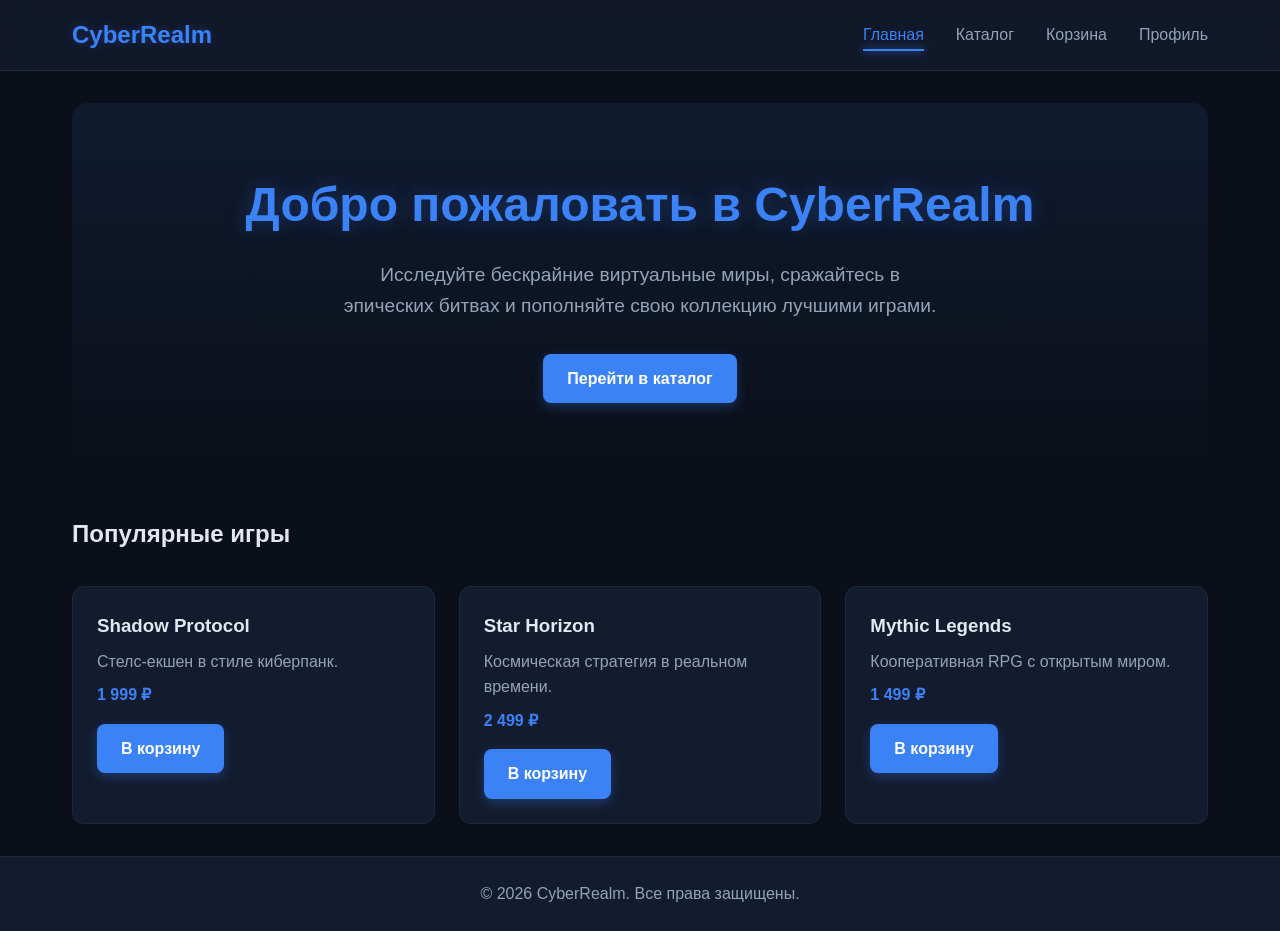
==== index.html @ af4e68db "Add files via upload" ====
<!DOCTYPE html>
<html lang="ru">
<head>
  <meta charset="UTF-8">
  <meta name="viewport" content="width=device-width, initial-scale=1.0">
  <title>CyberRealm — Главная</title>
  <link rel="stylesheet" href="style.css">
  <style>
    .hero {
      text-align: center;
      padding: 4rem 1rem;
      background: linear-gradient(180deg, rgba(59, 130, 246, 0.1) 0%, rgba(11, 15, 25, 0) 100%);
      border-radius: 16px;
      margin-bottom: 3rem;
    }
    .hero h1 {
      font-size: 3rem;
      color: var(--accent-blue);
      margin-bottom: 1rem;
      text-shadow: 0 0 20px var(--accent-blue-glow);
    }
    .hero p {
      color: var(--text-muted);
      font-size: 1.2rem;
      max-width: 600px;
      margin: 0 auto 2rem auto;
    }
  </style>
</head>
<body>

  <header>
    <nav class="navbar">
      <a href="index.html" class="logo">CyberRealm</a>
      <ul class="nav-links">
        <li><a href="index.html" class="active">Главная</a></li>
        <li><a href="catalog.html">Каталог</a></li>
        <li><a href="cart.html">Корзина</a></li>
        <li><a href="profile.html">Профиль</a></li>
      </ul>
    </nav>
  </header>

  <main>
    <section class="hero">
      <h1>Добро пожаловать в CyberRealm</h1>
      <p>Исследуйте бескрайние виртуальные миры, сражайтесь в эпических битвах и пополняйте свою коллекцию лучшими играми.</p>
      <a href="catalog.html" class="btn">Перейти в каталог</a>
    </section>

    <h2>Популярные игры</h2>
    <div class="grid">
      <div class="card">
        <h3>Shadow Protocol</h3>
        <p style="color: var(--text-muted); margin: 0.5rem 0;">Стелс-екшен в стиле киберпанк.</p>
        <p style="color: var(--accent-blue); font-weight: bold; margin-bottom: 1rem;">1 999 ₽</p>
        <a href="cart.html" class="btn">В корзину</a>
      </div>
      <div class="card">
        <h3>Star Horizon</h3>
        <p style="color: var(--text-muted); margin: 0.5rem 0;">Космическая стратегия в реальном времени.</p>
        <p style="color: var(--accent-blue); font-weight: bold; margin-bottom: 1rem;">2 499 ₽</p>
        <a href="cart.html" class="btn">В корзину</a>
      </div>
      <div class="card">
        <h3>Mythic Legends</h3>
        <p style="color: var(--text-muted); margin: 0.5rem 0;">Кооперативная RPG с открытым миром.</p>
        <p style="color: var(--accent-blue); font-weight: bold; margin-bottom: 1rem;">1 499 ₽</p>
        <a href="cart.html" class="btn">В корзину</a>
      </div>
    </div>
  </main>

  <footer>
    <p>&copy; 2026 CyberRealm. Все права защищены.</p>
  </footer>

</body>
</html>
---- style.css ----
/* Переменные темы */
:root {
  --bg-color: #0b0f19;
  --card-bg: #131b2e;
  --text-main: #e2e8f0;
  --text-muted: #94a3b8;
  --accent-blue: #3b82f6;
  --accent-blue-hover: #60a5fa;
  --accent-blue-glow: rgba(59, 130, 246, 0.3);
  --border-color: #1e293b;
  --transition-fast: all 0.3s ease;
  --transition-slow: all 0.5s cubic-bezier(0.4, 0, 0.2, 1);
}

/* Сброс базовых стилей */
* {
  margin: 0;
  padding: 0;
  box-sizing: border-box;
  font-family: 'Segoe UI', Tahoma, Geneva, Verdana, sans-serif;
}

body {
  background-color: var(--bg-color);
  color: var(--text-main);
  line-height: 1.6;
  min-height: 100vh;
  display: flex;
  flex-direction: column;
}

/* Шапка (Navigation) */
header {
  background-color: rgba(19, 27, 46, 0.8);
  backdrop-filter: blur(10px);
  position: sticky;
  top: 0;
  z-index: 100;
  border-bottom: 1px solid var(--border-color);
  transition: var(--transition-fast);
}

.navbar {
  max-width: 1200px;
  margin: 0 auto;
  display: flex;
  justify-content: space-between;
  align-items: center;
  padding: 1rem 2rem;
}

.logo {
  font-size: 1.5rem;
  font-weight: 700;
  color: var(--accent-blue);
  text-decoration: none;
  text-shadow: 0 0 10px var(--accent-blue-glow);
  transition: var(--transition-fast);
}

.logo:hover {
  color: var(--accent-blue-hover);
  text-shadow: 0 0 15px var(--accent-blue);
}

.nav-links {
  display: flex;
  list-style: none;
  gap: 2rem;
}

.nav-links a {
  color: var(--text-muted);
  text-decoration: none;
  font-weight: 5rem;
  transition: var(--transition-fast);
  position: relative;
  padding: 0.5rem 0;
}

.nav-links a:hover,
.nav-links a.active {
  color: var(--accent-blue);
}

.nav-links a::after {
  content: '';
  position: absolute;
  bottom: 0;
  left: 0;
  width: 0%;
  height: 2px;
  background-color: var(--accent-blue);
  transition: var(--transition-fast);
  box-shadow: 0 0 8px var(--accent-blue);
}

.nav-links a:hover::after,
.nav-links a.active::after {
  width: 100%;
}

/* Основной контент */
main {
  flex: 1;
  max-width: 1200px;
  width: 100%;
  margin: 0 auto;
  padding: 2rem;
  animation: fadeIn 0.6s ease-in-out;
}

/* Анимация появления страниц */
@keyframes fadeIn {
  from {
    opacity: 0;
    transform: translateY(10px);
  }
  to {
    opacity: 1;
    transform: translateY(0);
  }
}

/* Общие элементы интерфейса */
.btn {
  display: inline-block;
  background-color: var(--accent-blue);
  color: #fff;
  padding: 0.75rem 1.5rem;
  border-radius: 8px;
  text-decoration: none;
  font-weight: 600;
  border: none;
  cursor: pointer;
  transition: var(--transition-fast);
  box-shadow: 0 4px 12px var(--accent-blue-glow);
}

.btn:hover {
  background-color: var(--accent-blue-hover);
  transform: translateY(-2px);
  box-shadow: 0 6px 20px var(--accent-blue-glow);
}

.card {
  background-color: var(--card-bg);
  border: 1px solid var(--border-color);
  border-radius: 12px;
  padding: 1.5rem;
  transition: var(--transition-slow);
}

.card:hover {
  transform: translateY(-5px);
  border-color: var(--accent-blue);
  box-shadow: 0 10px 25px -5px rgba(59, 130, 246, 0.2);
}

/* Подвал (Footer) */
footer {
  background-color: var(--card-bg);
  border-top: 1px solid var(--border-color);
  text-align: center;
  padding: 1.5rem;
  color: var(--text-muted);
  margin-top: auto;
}

/* Сетка карточек */
.grid {
  display: grid;
  grid-template-columns: repeat(auto-fit, minmax(280px, 1fr));
  gap: 1.5rem;
  margin-top: 2rem;
}
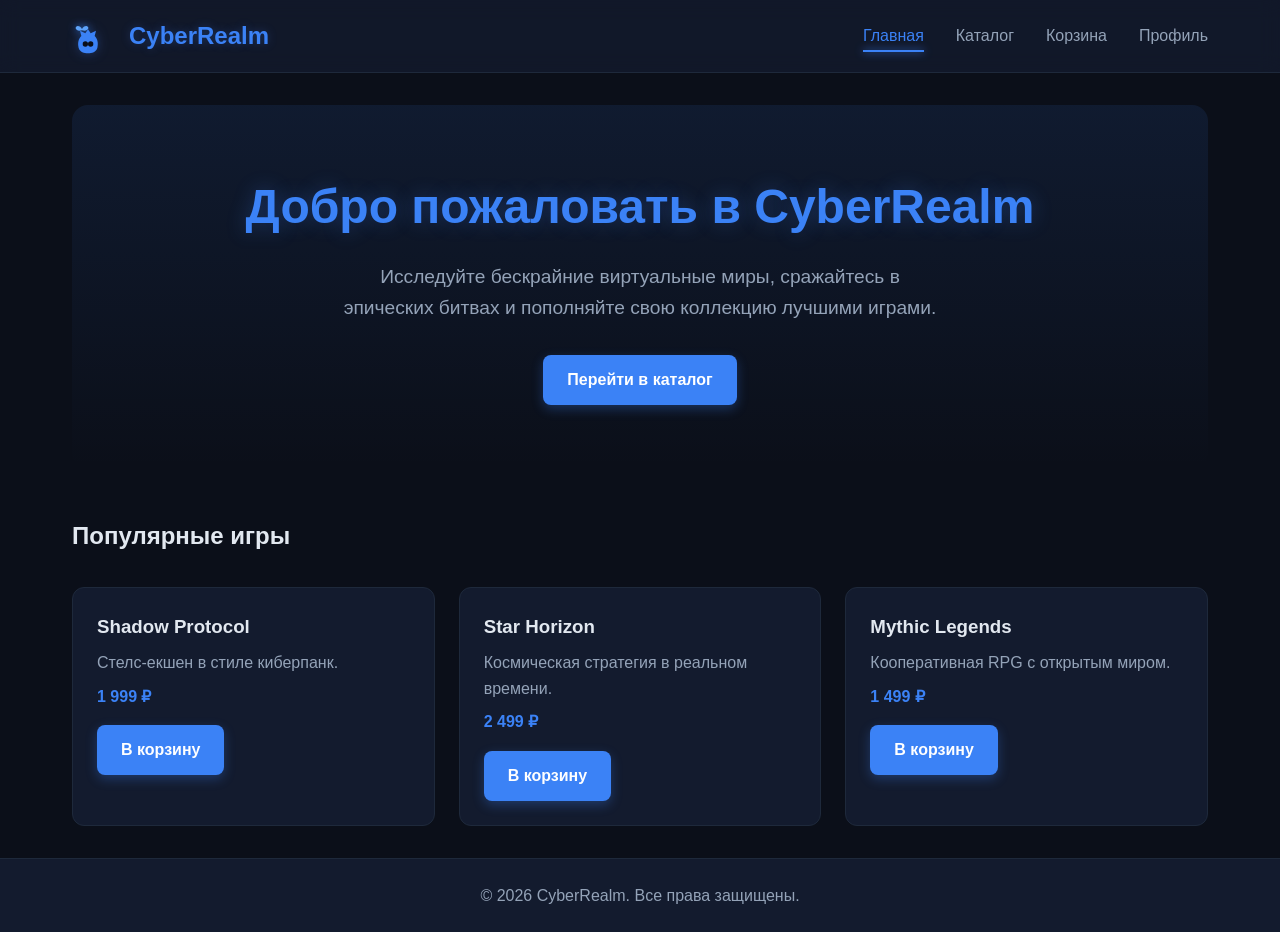
==== commit 4e4de57b: "Add files via upload" ====
--- a/index.html
+++ b/index.html
@@ -31,7 +31,27 @@
 
   <header>
     <nav class="navbar">
-      <a href="index.html" class="logo">CyberRealm</a>
+      <!-- Интерактивный логотип с анимированным котом и бабочкой -->
+      <a href="index.html" class="logo-container">
+        <div class="cat-animation-box">
+          <!-- Бабочка -->
+          <svg class="butterfly-svg" viewBox="0 0 24 24">
+            <path d="M12,12 C14,8 19,6 21,9 C23,12 19,16 12,14 C5,16 1,12 3,9 C5,6 10,8 12,12 Z" />
+          </svg>
+          <!-- Кот (силуэт) -->
+          <svg class="cat-svg" viewBox="0 0 24 24">
+            <!-- Тело и голова -->
+            <path d="M12,4 L14,7 L18,5 L17,9 C19,11 20,14 19,18 C18,21 15,22 12,22 C9,22 6,21 5,18 C4,14 5,11 7,9 L6,5 L10,7 L12,4 Z" />
+            <!-- Уголки ушей и лапка с анимацией -->
+            <g class="cat-paw">
+              <circle cx="10" cy="15" r="2" fill="#0b0f19" />
+              <circle cx="14" cy="15" r="2" fill="#0b0f19" />
+            </g>
+          </svg>
+        </div>
+        <span class="logo">CyberRealm</span>
+      </a>
+
       <ul class="nav-links">
         <li><a href="index.html" class="active">Главная</a></li>
         <li><a href="catalog.html">Каталог</a></li>
--- a/style.css
+++ b/style.css
@@ -173,4 +173,83 @@
   grid-template-columns: repeat(auto-fit, minmax(280px, 1fr));
   gap: 1.5rem;
   margin-top: 2rem;
+}
+/* --- Анимация кота и бабочек в шапке --- */
+.logo-container {
+  display: flex;
+  align-items: center;
+  gap: 12px;
+  text-decoration: none;
+}
+
+.cat-animation-box {
+  width: 45px;
+  height: 40px;
+  position: relative;
+  display: flex;
+  align-items: flex-end;
+}
+
+/* Силуэт кота */
+.cat-svg {
+  width: 32px;
+  height: 32px;
+  fill: var(--accent-blue);
+  filter: drop-shadow(0 0 6px var(--accent-blue-glow));
+  animation: catBreath 3s ease-in-out infinite;
+  transform-origin: bottom center;
+}
+
+/* Движение лапки (пытается поймать) */
+.cat-paw {
+  transform-origin: 20px 20px;
+  animation: catchButterfly 2.5s ease-in-out infinite;
+}
+
+/* Летающая бабочка */
+.butterfly-svg {
+  position: absolute;
+  width: 16px;
+  height: 16px;
+  fill: var(--accent-blue-hover);
+  filter: drop-shadow(0 0 4px var(--accent-blue));
+  top: 5px;
+  left: 2px;
+  animation: flyButterfly 4s cubic-bezier(0.4, 0, 0.6, 1) infinite;
+}
+
+/* Плавные ключевые кадры анимаций */
+@keyframes catBreath {
+  0%, 100% { transform: scaleY(1); }
+  50% { transform: scaleY(1.05); }
+}
+
+@keyframes catchButterfly {
+  0%, 100% { transform: rotate(0deg) translateY(0); }
+  30% { transform: rotate(-25deg) translateY(-3px); }
+  45% { transform: rotate(10deg) translateY(1px); }
+  60% { transform: rotate(-15deg) translateY(-2px); }
+}
+
+@keyframes flyButterfly {
+  0% {
+    transform: translate(0, 15px) scale(0.8) rotate(0deg);
+    opacity: 0.3;
+  }
+  25% {
+    transform: translate(18px, -2px) scale(1) rotate(15deg);
+    opacity: 1;
+  }
+  50% {
+    transform: translate(8px, 12px) scale(0.9) rotate(-10deg);
+    opacity: 0.7;
+  }
+  75% {
+    transform: translate(22px, 2px) scale(1.1) rotate(25deg);
+    opacity: 1;
+  }
+  100% {
+    transform: translate(0, 15px) scale(0.8) rotate(0deg);
+    opacity: 0.3;
+  }
 }
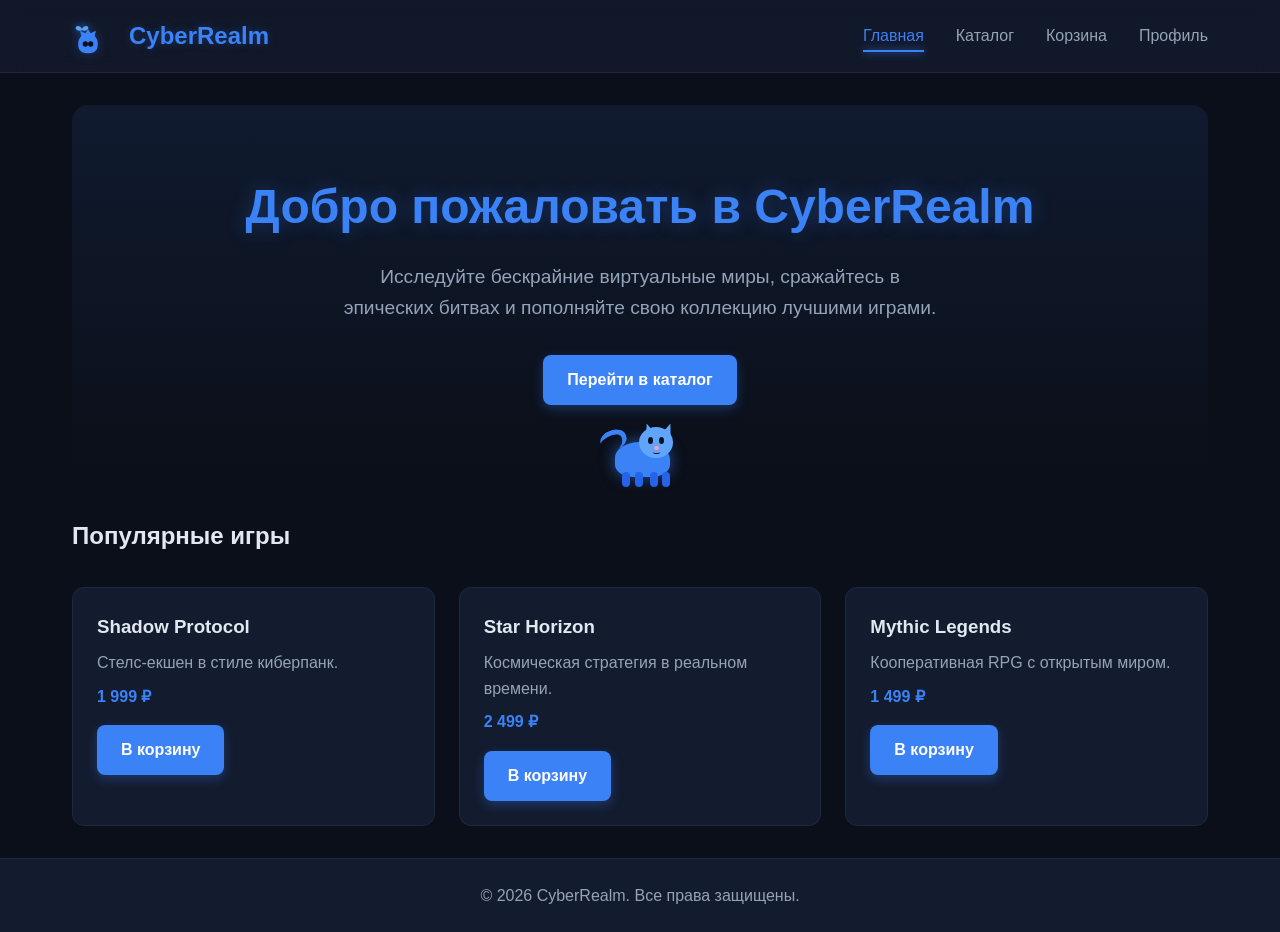
==== commit 04614aa2: "Add files via upload" ====
--- a/index.html
+++ b/index.html
@@ -94,6 +94,31 @@
   <footer>
     <p>&copy; 2026 CyberRealm. Все права защищены.</p>
   </footer>
+<!-- 2D КОТ, БЕГАЮЩИЙ ЗА КУРСОРОМ -->
+<div id="cursor-cat">
+  <div class="cat-body">
+    <div class="cat-ear left"></div>
+    <div class="cat-ear right"></div>
 
+    <div class="cat-head">
+      <div class="cat-eye left"></div>
+      <div class="cat-eye right"></div>
+      <div class="cat-nose"></div>
+      <div class="cat-mouth"></div>
+      <div class="cat-whiskers left"></div>
+      <div class="cat-whiskers right"></div>
+    </div>
+
+    <div class="cat-tail"></div>
+
+    <div class="cat-leg leg1"></div>
+    <div class="cat-leg leg2"></div>
+    <div class="cat-leg leg3"></div>
+    <div class="cat-leg leg4"></div>
+  </div>
+</div>
+
+<script src="cat.js"></script>
 </body>
+
 </html>
--- a/style.css
+++ b/style.css
@@ -252,4 +252,151 @@
     transform: translate(0, 15px) scale(0.8) rotate(0deg);
     opacity: 0.3;
   }
+}
+
+/* ===== 2D CURSOR CAT ===== */
+
+#cursor-cat {
+  position: fixed;
+  left: 0;
+  top: 0;
+  width: 65px;
+  height: 55px;
+  z-index: 9999;
+  pointer-events: none;
+  transform: translate(-100px, -100px);
+  transition: filter 0.3s;
+}
+
+.cat-body {
+  position: relative;
+  width: 55px;
+  height: 35px;
+  background: #3b82f6;
+  border-radius: 45% 50% 35% 35%;
+  box-shadow: 0 0 15px rgba(59,130,246,0.6);
+  margin-top: 17px;
+}
+
+.cat-head {
+  position: absolute;
+  width: 34px;
+  height: 31px;
+  background: #60a5fa;
+  border-radius: 50%;
+  top: -15px;
+  left: 24px;
+  z-index: 2;
+}
+
+.cat-ear {
+  position: absolute;
+  width: 13px;
+  height: 17px;
+  background: #60a5fa;
+  top: -19px;
+  z-index: 1;
+}
+
+.cat-ear.left {
+  left: 28px;
+  transform: rotate(-20deg);
+  clip-path: polygon(50% 0, 100% 100%, 0 100%);
+}
+
+.cat-ear.right {
+  left: 46px;
+  transform: rotate(20deg);
+  clip-path: polygon(50% 0, 100% 100%, 0 100%);
+}
+
+.cat-eye {
+  position: absolute;
+  width: 5px;
+  height: 7px;
+  background: #07111f;
+  border-radius: 50%;
+  top: 10px;
+}
+
+.cat-eye.left {
+  left: 9px;
+}
+
+.cat-eye.right {
+  right: 9px;
+}
+
+.cat-nose {
+  position: absolute;
+  top: 19px;
+  left: 15px;
+  width: 5px;
+  height: 4px;
+  background: #ff9dbb;
+  border-radius: 50%;
+}
+
+.cat-mouth {
+  position: absolute;
+  top: 23px;
+  left: 14px;
+  width: 7px;
+  height: 4px;
+  border-bottom: 1px solid #07111f;
+  border-radius: 50%;
+}
+
+.cat-tail {
+  position: absolute;
+  width: 27px;
+  height: 20px;
+  border: 5px solid #3b82f6;
+  border-left: none;
+  border-bottom: none;
+  border-radius: 50%;
+  top: -12px;
+  left: -15px;
+  transform: rotate(-20deg);
+  animation: tailMove 1s ease-in-out infinite alternate;
+}
+
+.cat-leg {
+  position: absolute;
+  width: 8px;
+  height: 15px;
+  background: #2563eb;
+  border-radius: 5px;
+  bottom: -10px;
+}
+
+.leg1 { left: 7px; }
+.leg2 { left: 20px; }
+.leg3 { left: 35px; }
+.leg4 { left: 47px; }
+
+#cursor-cat.running .leg1,
+#cursor-cat.running .leg3 {
+  animation: legRun 0.2s infinite alternate;
+}
+
+#cursor-cat.running .leg2,
+#cursor-cat.running .leg4 {
+  animation: legRun 0.2s infinite alternate-reverse;
+}
+
+@keyframes legRun {
+  from { transform: rotate(-25deg); }
+  to { transform: rotate(25deg); }
+}
+
+@keyframes tailMove {
+  from { transform: rotate(-30deg); }
+  to { transform: rotate(25deg); }
+}
+
+@media (max-width: 600px) {
+  #cursor-cat {
+    display: none;
+  }
 }
